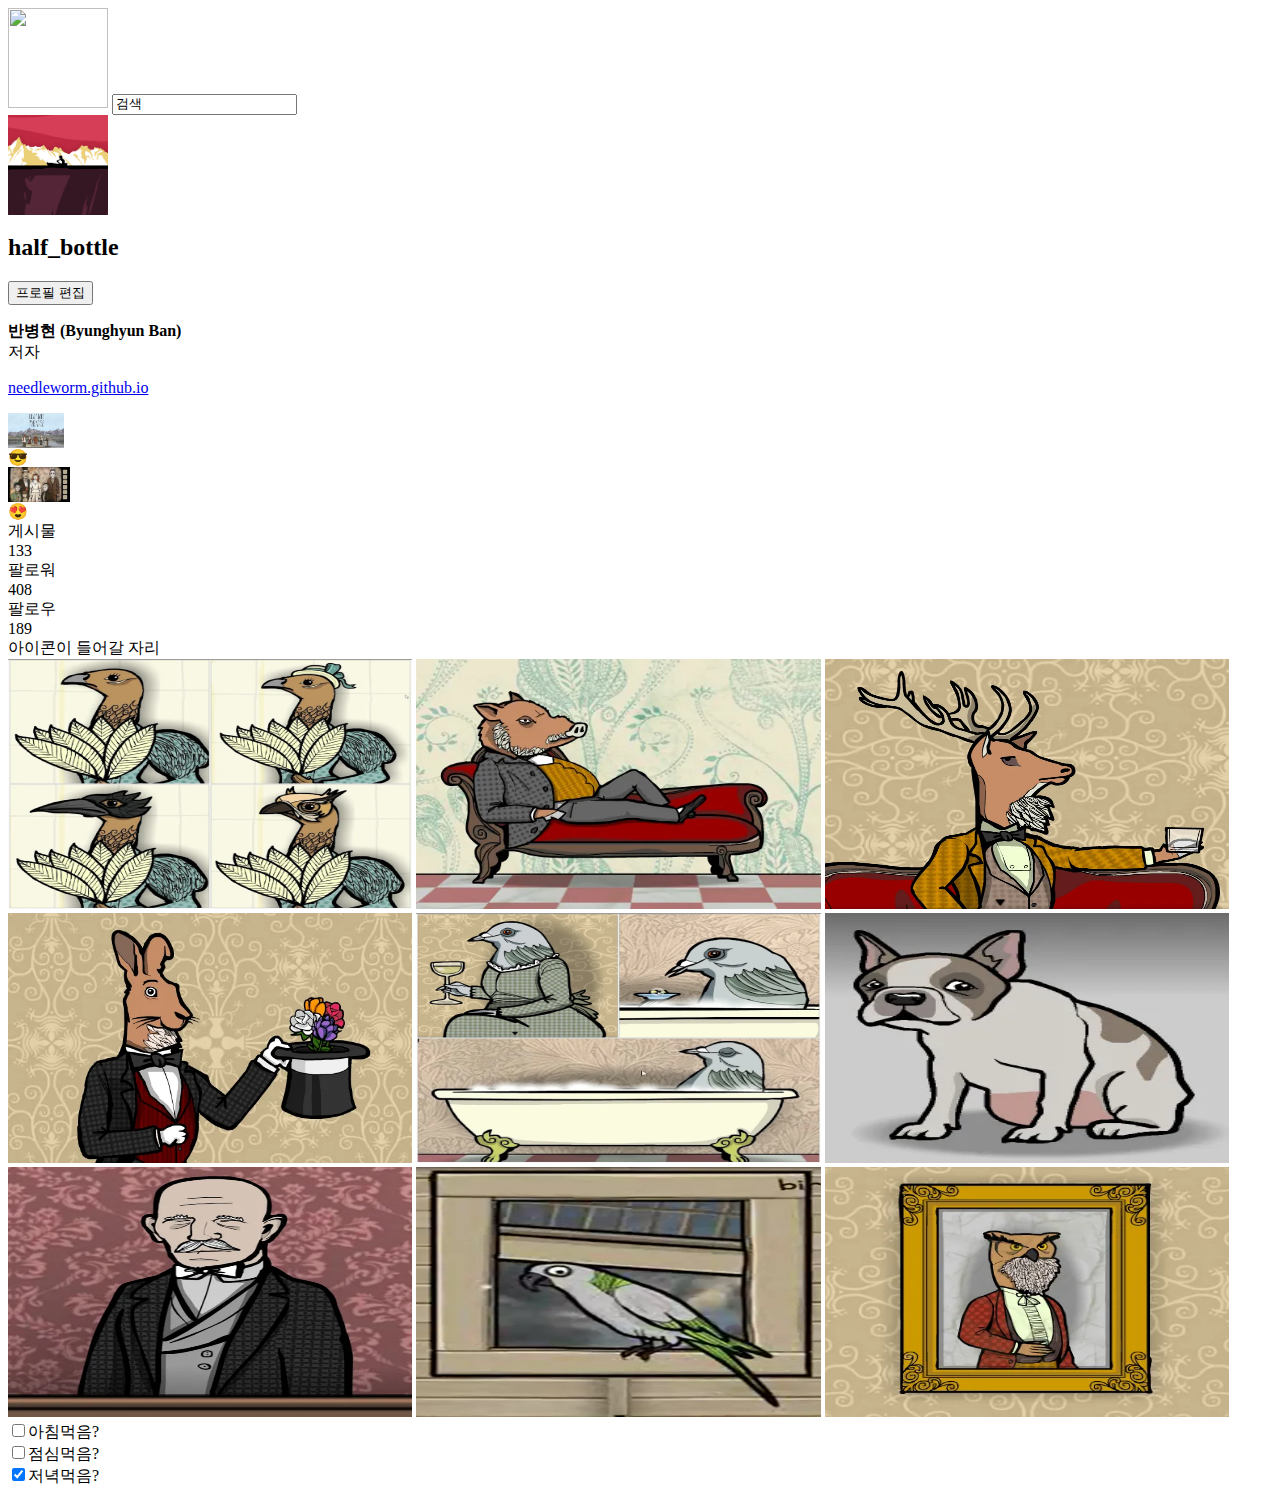
==== index.html @ cfd5eb1b "ver 1.0 html 뼈대" ====
<html>
  <head></head>
  <body>
    <div>
      <img src = "https://blog.kakaocdn.net/dn/b5QczF/btrehC6dzmX/7VS9KZZIkBlYV2GKnuUGCK/img.png" width="100px">
      <input type="search" value="검색"/>
    </div>
    <div>
      <img src = "[data-uri]" width="100px">
      <div>
        <h2>half_bottle</h2>
        <button>프로필 편집</button>
      </div>
    </div>
    <div>
      <p>
        <strong>
          반병현 (Byunghyun Ban)
        </strong><br/>
        저자
      </p>
      <p>
        <a href = "https://needleworm.github.io">
          needleworm.github.io
        </a>
      </p>
    </div>
    <div>
      <div>
        <div>
          <img src = "images/h1.jpg" height="35px">
        </div>
        <div>
          😎
        </div>
        <div>
          <img src = "images/h2.webp" height="35px">
        </div>
        <div>
          😍
        </div>
      </div>
    </div>
    <div>
      <div>
        게시물<br/>
        133
      </div>
      <div>
        팔로워<br/>
        408
      </div>
      <div>
        팔로우<br/>
        189
      </div>
    </div>
    <div>아이콘이 들어갈 자리</div>
    <div>
      <img src = "images/thumbnails/1.webp" width="32%" height="250px">
      <img src = "images/thumbnails/2.webp" width="32%" height="250px">
      <img src = "images/thumbnails/3.webp" width="32%" height="250px">
      <img src = "images/thumbnails/4.webp" width="32%" height="250px">
      <img src = "images/thumbnails/5.webp" width="32%" height="250px">
      <img src = "images/thumbnails/6.webp" width="32%" height="250px">
      <img src = "images/thumbnails/7.webp" width="32%" height="250px">
      <img src = "images/thumbnails/8.webp" width="32%" height="250px">
      <img src = "images/thumbnails/9.webp" width="32%" height="250px">
    </div>
    <input type="checkbox">아침먹음?<br>
    <input type="checkbox">점심먹음?<br>
    <input type="checkbox" checked>저녁먹음?
  </body>
</html>
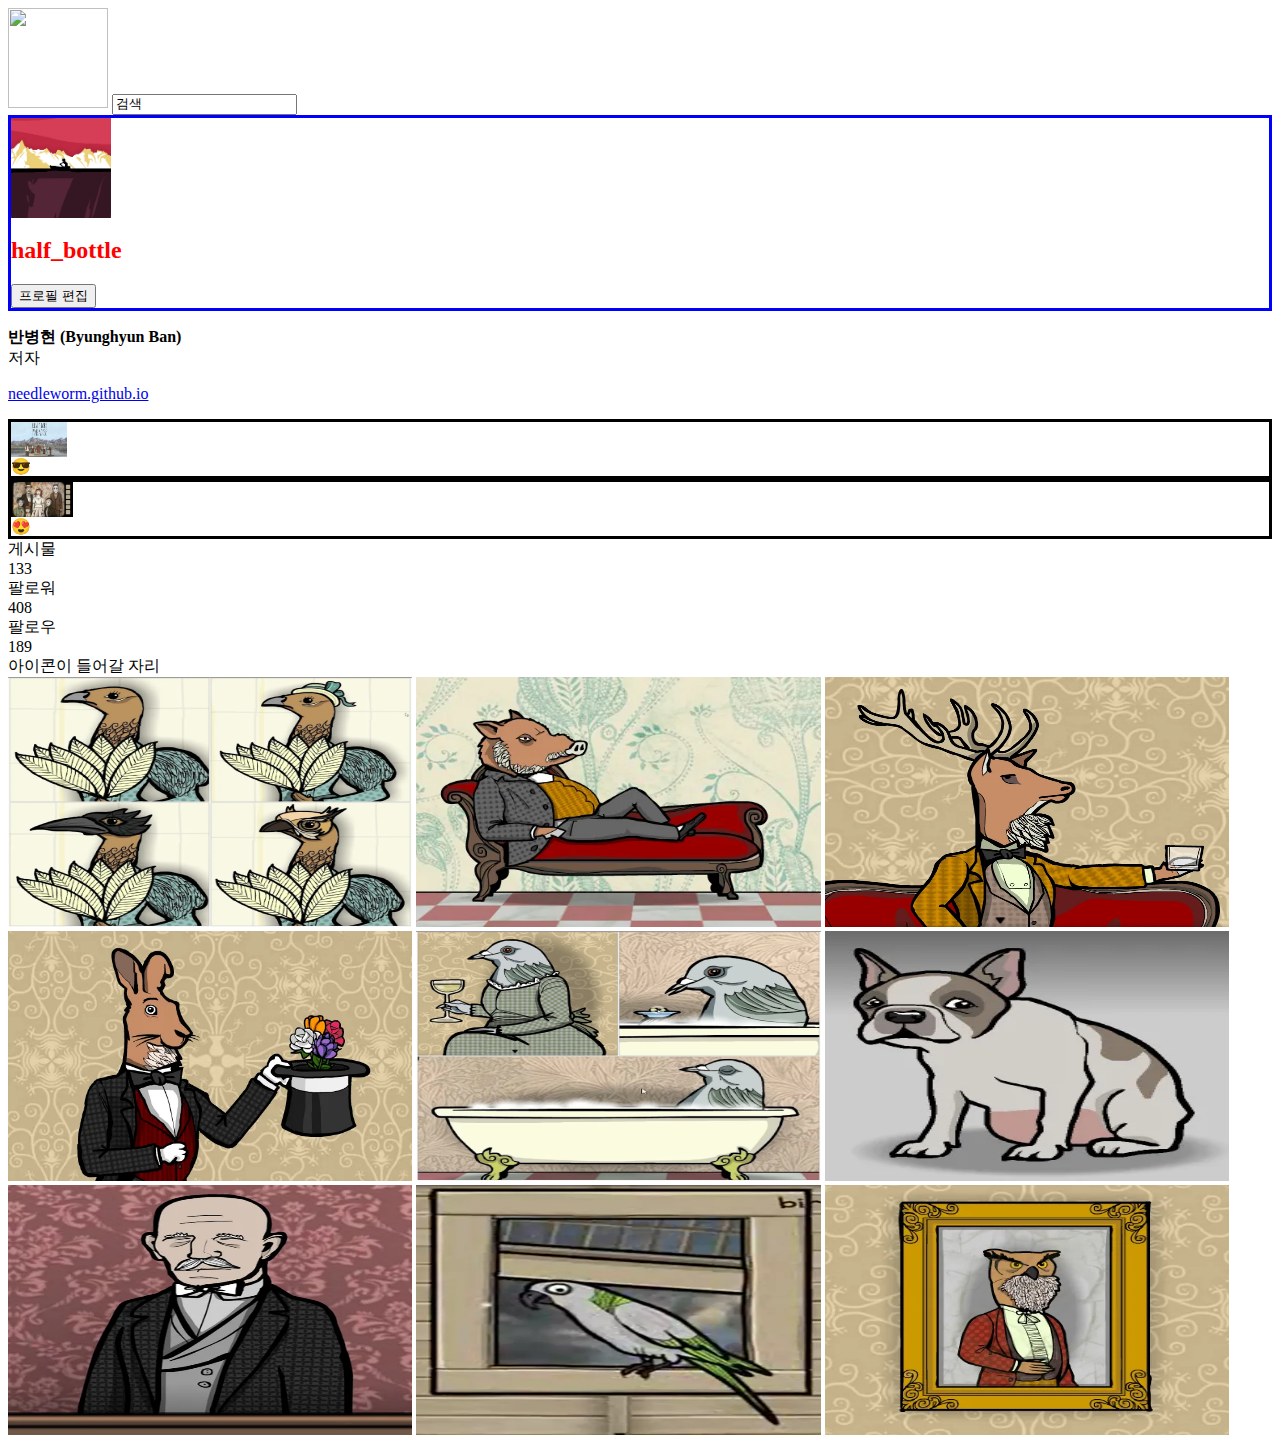
==== commit 149085c6: "style.css 추가" ====
--- a/index.html
+++ b/index.html
@@ -1,11 +1,13 @@
 <html>
-  <head></head>
+  <head>
+    <link rel="stylesheet" href="style.css">
+  </head>
   <body>
     <div>
       <img src = "https://blog.kakaocdn.net/dn/b5QczF/btrehC6dzmX/7VS9KZZIkBlYV2GKnuUGCK/img.png" width="100px">
       <input type="search" value="검색"/>
     </div>
-    <div>
+    <div id = "profile">
       <img src = "[data-uri]" width="100px">
       <div>
         <h2>half_bottle</h2>
@@ -26,13 +28,15 @@
       </p>
     </div>
     <div>
-      <div>
+      <div class = "highlight">
         <div>
           <img src = "images/h1.jpg" height="35px">
         </div>
         <div>
           😎
         </div>
+      </div>
+      <div class = "highlight">
         <div>
           <img src = "images/h2.webp" height="35px">
         </div>
@@ -67,8 +71,5 @@
       <img src = "images/thumbnails/8.webp" width="32%" height="250px">
       <img src = "images/thumbnails/9.webp" width="32%" height="250px">
     </div>
-    <input type="checkbox">아침먹음?<br>
-    <input type="checkbox">점심먹음?<br>
-    <input type="checkbox" checked>저녁먹음?
   </body>
 </html>--- a/style.css
+++ b/style.css
@@ -0,0 +1,10 @@
+h2{
+  color: red;
+}
+.highlight{
+  border: solid;
+}
+#profile{
+  border: solid;
+  border-color: blue;
+}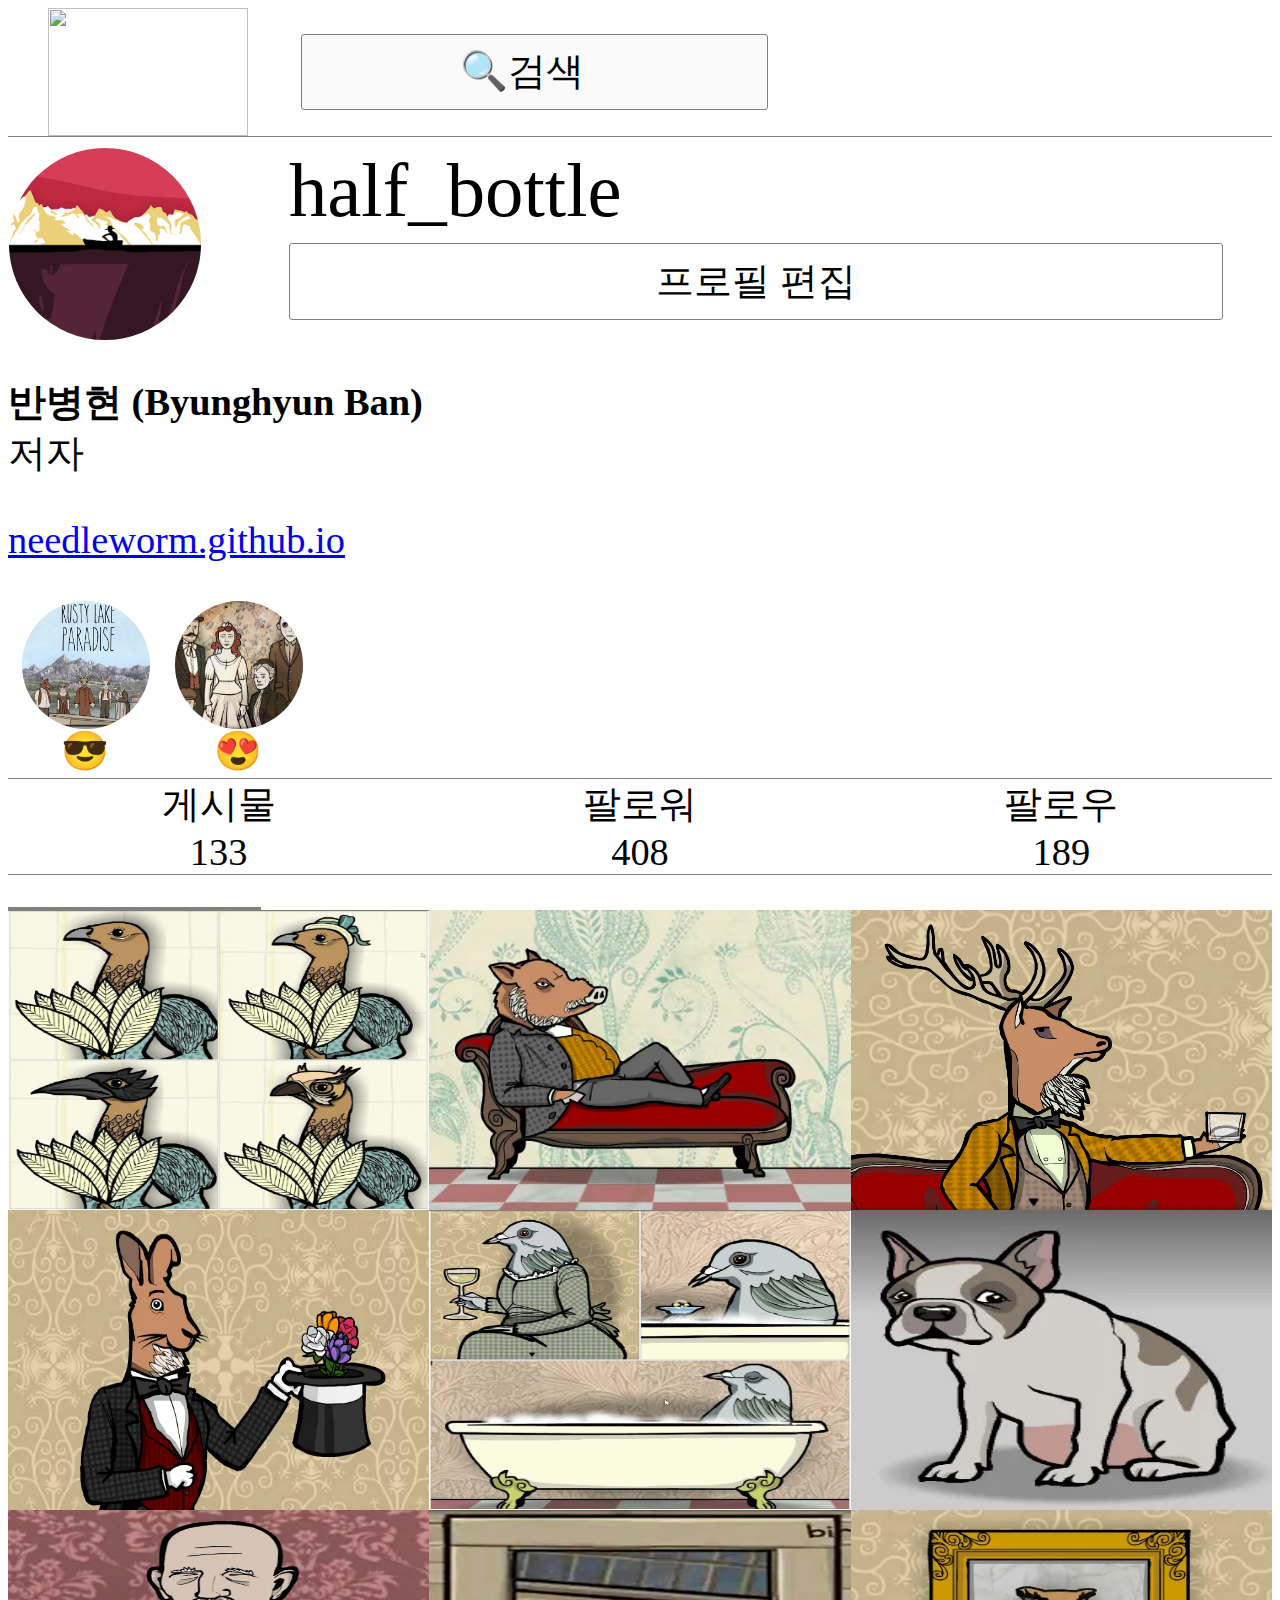
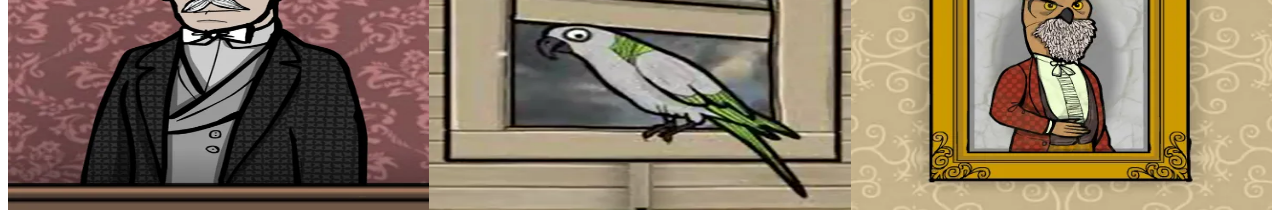
==== commit cdd74837: "완성?" ====
--- a/index.html
+++ b/index.html
@@ -1,16 +1,28 @@
 <html>
   <head>
     <link rel="stylesheet" href="style.css">
+    <link rel="preconnect" href="https://fonts.googleapis.com">
+    <link rel="preconnect" href="https://fonts.gstatic.com" crossorigin>
+    <link href="https://fonts.googleapis.com/css2?family=Lugrasimo&display=swap" rel="stylesheet">
+    <script src="https://kit.fontawesome.com/45d7a431e0.js" crossorigin="anonymous"></script>
   </head>
   <body>
-    <div>
-      <img src = "https://blog.kakaocdn.net/dn/b5QczF/btrehC6dzmX/7VS9KZZIkBlYV2GKnuUGCK/img.png" width="100px">
-      <input type="search" value="검색"/>
+    <div id = "top">
+      <img src = "https://blog.kakaocdn.net/dn/b5QczF/btrehC6dzmX/7VS9KZZIkBlYV2GKnuUGCK/img.png" width="200vx">
+      <input type="search" value="🔍검색"/>
+      <div>
+        <i class="fa-solid fa-house"></i>
+        <i class="fa-regular fa-paper-plane"></i>
+        <i class="fa-regular fa-compass"></i>
+        <i class="fa-regular fa-heart"></i>
+      </div>
     </div>
     <div id = "profile">
-      <img src = "[data-uri]" width="100px">
-      <div>
-        <h2>half_bottle</h2>
+      <div class = "profile_pic">
+        <img class = "circle_pic" src = "[data-uri]">
+      </div>
+      <div class = "profile_info">
+        <div class = "id">half_bottle<i class="fa-solid fa-gear"></i></div>
         <button>프로필 편집</button>
       </div>
     </div>
@@ -27,49 +39,62 @@
         </a>
       </p>
     </div>
-    <div>
+    <div id = "highlight_area">
       <div class = "highlight">
-        <div>
-          <img src = "images/h1.jpg" height="35px">
+        <div class = "highlight_pic">
+          <img class = "circle_pic" src = "images/h1.jpg" height="50px">
         </div>
         <div>
           😎
         </div>
       </div>
       <div class = "highlight">
-        <div>
-          <img src = "images/h2.webp" height="35px">
+        <div class = "highlight_pic">
+          <img class = "circle_pic" src = "images/h2.webp" height="50px">
         </div>
         <div>
           😍
         </div>
+        <div></div>
       </div>
     </div>
-    <div>
-      <div>
+    <div class = stat_bar>
+      <div class = stat>
         게시물<br/>
         133
       </div>
-      <div>
+      <div class = stat>
         팔로워<br/>
         408
       </div>
-      <div>
+      <div class = stat>
         팔로우<br/>
         189
       </div>
     </div>
-    <div>아이콘이 들어갈 자리</div>
+    <div id = "sub_icons">
+      <i class="fa-solid fa-border-all"></i>
+      <i class="fa-solid fa-film"></i>
+      <i class="fa-regular fa-circle-play"></i>
+      <i class="fa-regular fa-bookmark"></i>
+      <i class="fa-solid fa-user-tag"></i>
+    </div>
     <div>
-      <img src = "images/thumbnails/1.webp" width="32%" height="250px">
-      <img src = "images/thumbnails/2.webp" width="32%" height="250px">
-      <img src = "images/thumbnails/3.webp" width="32%" height="250px">
-      <img src = "images/thumbnails/4.webp" width="32%" height="250px">
-      <img src = "images/thumbnails/5.webp" width="32%" height="250px">
-      <img src = "images/thumbnails/6.webp" width="32%" height="250px">
-      <img src = "images/thumbnails/7.webp" width="32%" height="250px">
-      <img src = "images/thumbnails/8.webp" width="32%" height="250px">
-      <img src = "images/thumbnails/9.webp" width="32%" height="250px">
+      <div class = "thumbnail_grid">
+        <img src = "images/thumbnails/1.webp" class = "thumbnail">
+        <img src = "images/thumbnails/2.webp" class = "thumbnail">
+        <img src = "images/thumbnails/3.webp" class = "thumbnail">
+      </div>
+      <div class = "thumbnail_grid">
+        <img src = "images/thumbnails/4.webp" class = "thumbnail">
+        <img src = "images/thumbnails/5.webp" class = "thumbnail">
+        <img src = "images/thumbnails/6.webp" class = "thumbnail">
+      </div>
+      <div class = "thumbnail_grid">
+        <img src = "images/thumbnails/7.webp" class = "thumbnail">
+        <img src = "images/thumbnails/8.webp" class = "thumbnail">
+        <img src = "images/thumbnails/9.webp" class = "thumbnail">
+      </div>
     </div>
   </body>
 </html>--- a/style.css
+++ b/style.css
@@ -1,10 +1,149 @@
-h2{
-  color: red;
+body{
+  font-size: 3vw;
 }
+
+.thumbnail_grid{
+  display: grid;
+  grid-template-columns: 1fr 1fr 1fr;
+}
+
+.thumbnail_grid img{
+  height: 300px;
+}
+
+.thumbnail{
+  width: 100%;
+}
+
+.stat_bar{
+  display: grid;
+  grid-template-columns: 1fr 1fr 1fr;
+
+  border-top: 1px solid gray;
+  border-bottom: 1px solid gray;
+
+  margin-top: 5px;
+  margin-bottom: 5px;
+}
+
+.stat{
+  text-align: center;
+}
+
+.circle_pic{
+  border: 1px solid white;
+  border-radius: 50%;
+
+  width: 100%;
+  height: 100%;
+  object-fit: cover;
+}
+
+.profile_pic{
+  width: 15vw;
+  height: 15vw;
+}
+
+.highlight_pic{
+  width: 10vw;
+  height: 10vw;
+
+  margin-left: auto;
+  margin-right: auto;
+}
+
+#highlight_area{
+  display: grid;
+  grid-template-columns: 12vw 12vw 1fr;
+}
+
 .highlight{
-  border: solid;
+  text-align: center;
 }
+
 #profile{
-  border: solid;
-  border-color: blue;
+  display: grid;
+  grid-template-columns: 1fr 3.5fr;
+}
+
+.profile_info{
+  display: grid;
+  grid-template-rows: 1fr 1fr;
+  height: 15vw;
+}
+
+.id{
+  font-size: 6vw;
+  font-weight: 100;
+}
+
+button{
+  height: 80%;
+  width: 95%;
+
+  font-size: 3vw;
+  background-color: white;
+  border: 1px solid gray;
+  border-radius: 3px;
+}
+
+#top{
+  display: grid;
+  grid-template-columns: 4fr 7fr 7fr;
+  height: 10vw;
+  min-height: 10vw;
+
+  border-bottom: solid gray 0.1px;
+  margin-bottom: 10px;
+}
+
+#top img{
+  margin-left: auto;
+  margin-right: auto;
+
+  height: 100%;
+  object-fit: contain;
+}
+
+#top input{
+  height: 60%;
+  width: 95%;
+
+  margin: auto;
+
+  text-align: center;
+  background-color: rgb(250, 250, 250);
+
+  border: solid gray 1px;
+  border-radius: 3px;
+
+  font-size: 3vw;
+  font-weight: 100px;
+}
+
+i{
+  color: gray;
+}
+
+#top i{
+  font-size: 4vw;
+}
+
+#top div{
+  text-align: center;
+  padding-top: 3vw;
+}
+
+#sub_icons{
+  display: grid;
+  grid-template-columns: 1fr 1fr 1fr 1fr 1fr;
+
+  text-align: center;
+  font-size: 15px;
+
+  height: 30px;
+}
+
+#sub_icons i:first-child{
+  border-bottom: solid gray 3px;
 }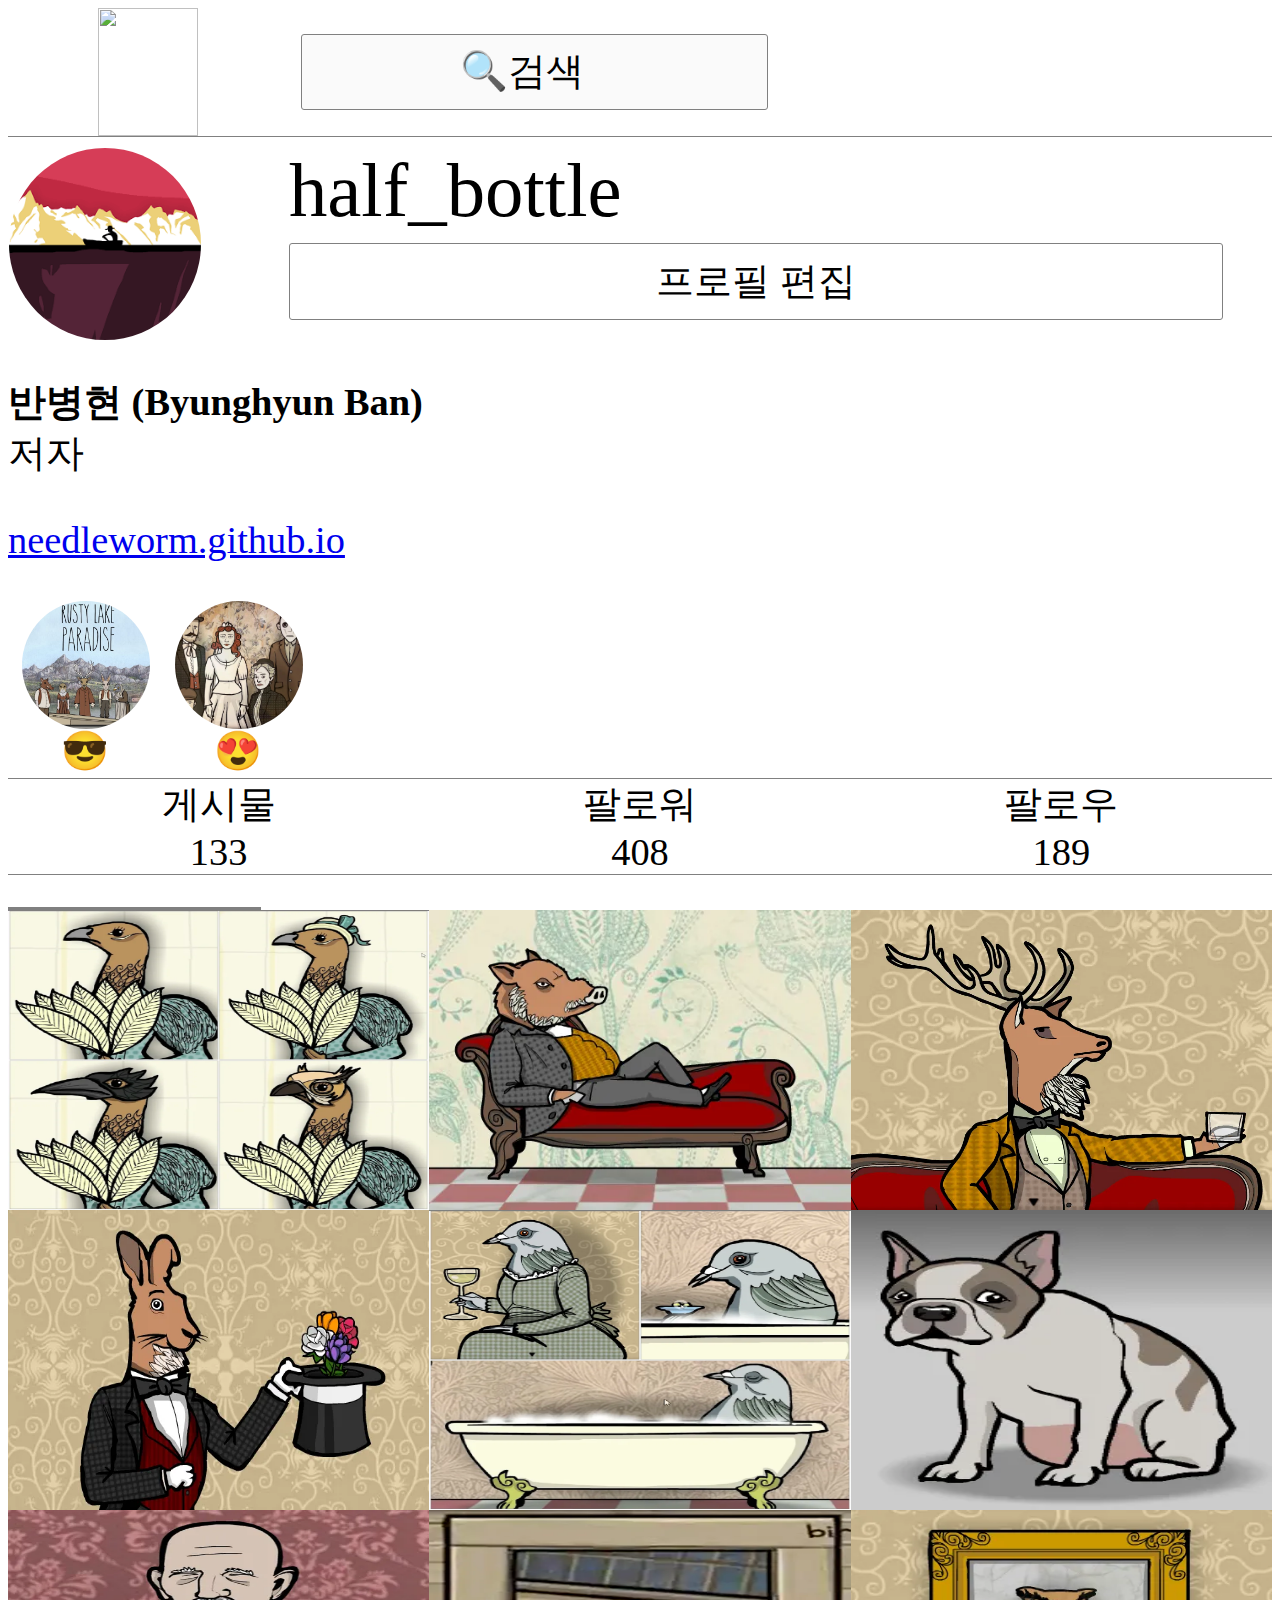
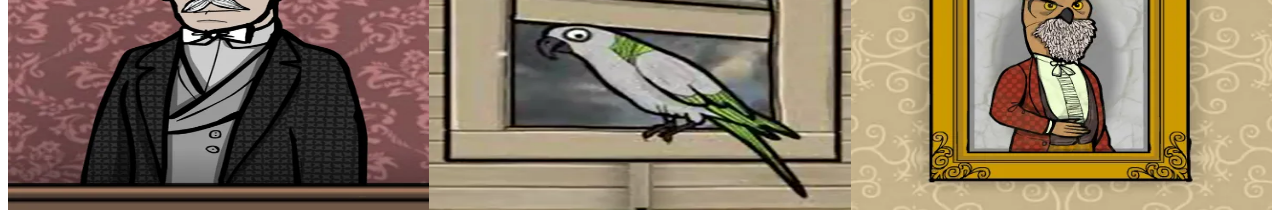
==== commit 9a66642d: "완성" ====
--- a/index.html
+++ b/index.html
@@ -8,7 +8,7 @@
   </head>
   <body>
     <div id = "top">
-      <img src = "https://blog.kakaocdn.net/dn/b5QczF/btrehC6dzmX/7VS9KZZIkBlYV2GKnuUGCK/img.png" width="200vx">
+      <img src = "https://blog.kakaocdn.net/dn/b5QczF/btrehC6dzmX/7VS9KZZIkBlYV2GKnuUGCK/img.png" width="100vx">
       <input type="search" value="🔍검색"/>
       <div>
         <i class="fa-solid fa-house"></i>
